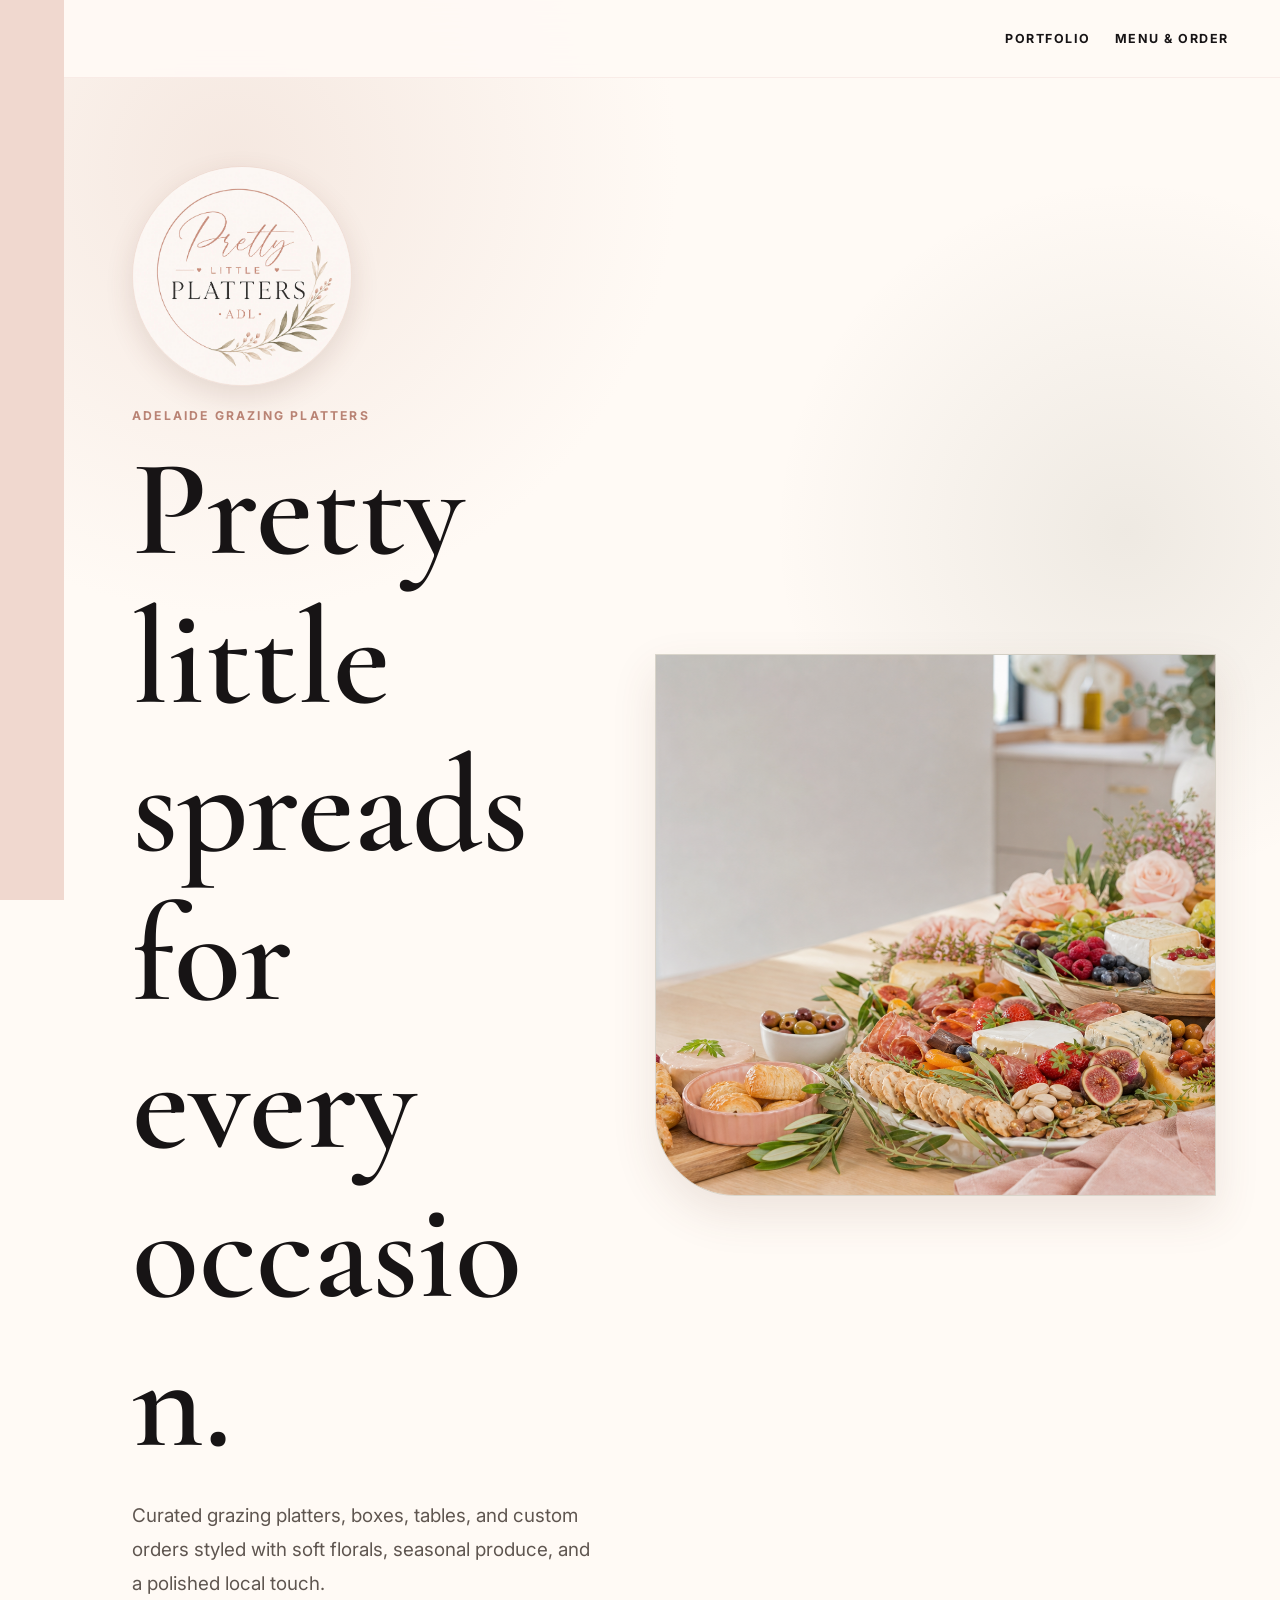
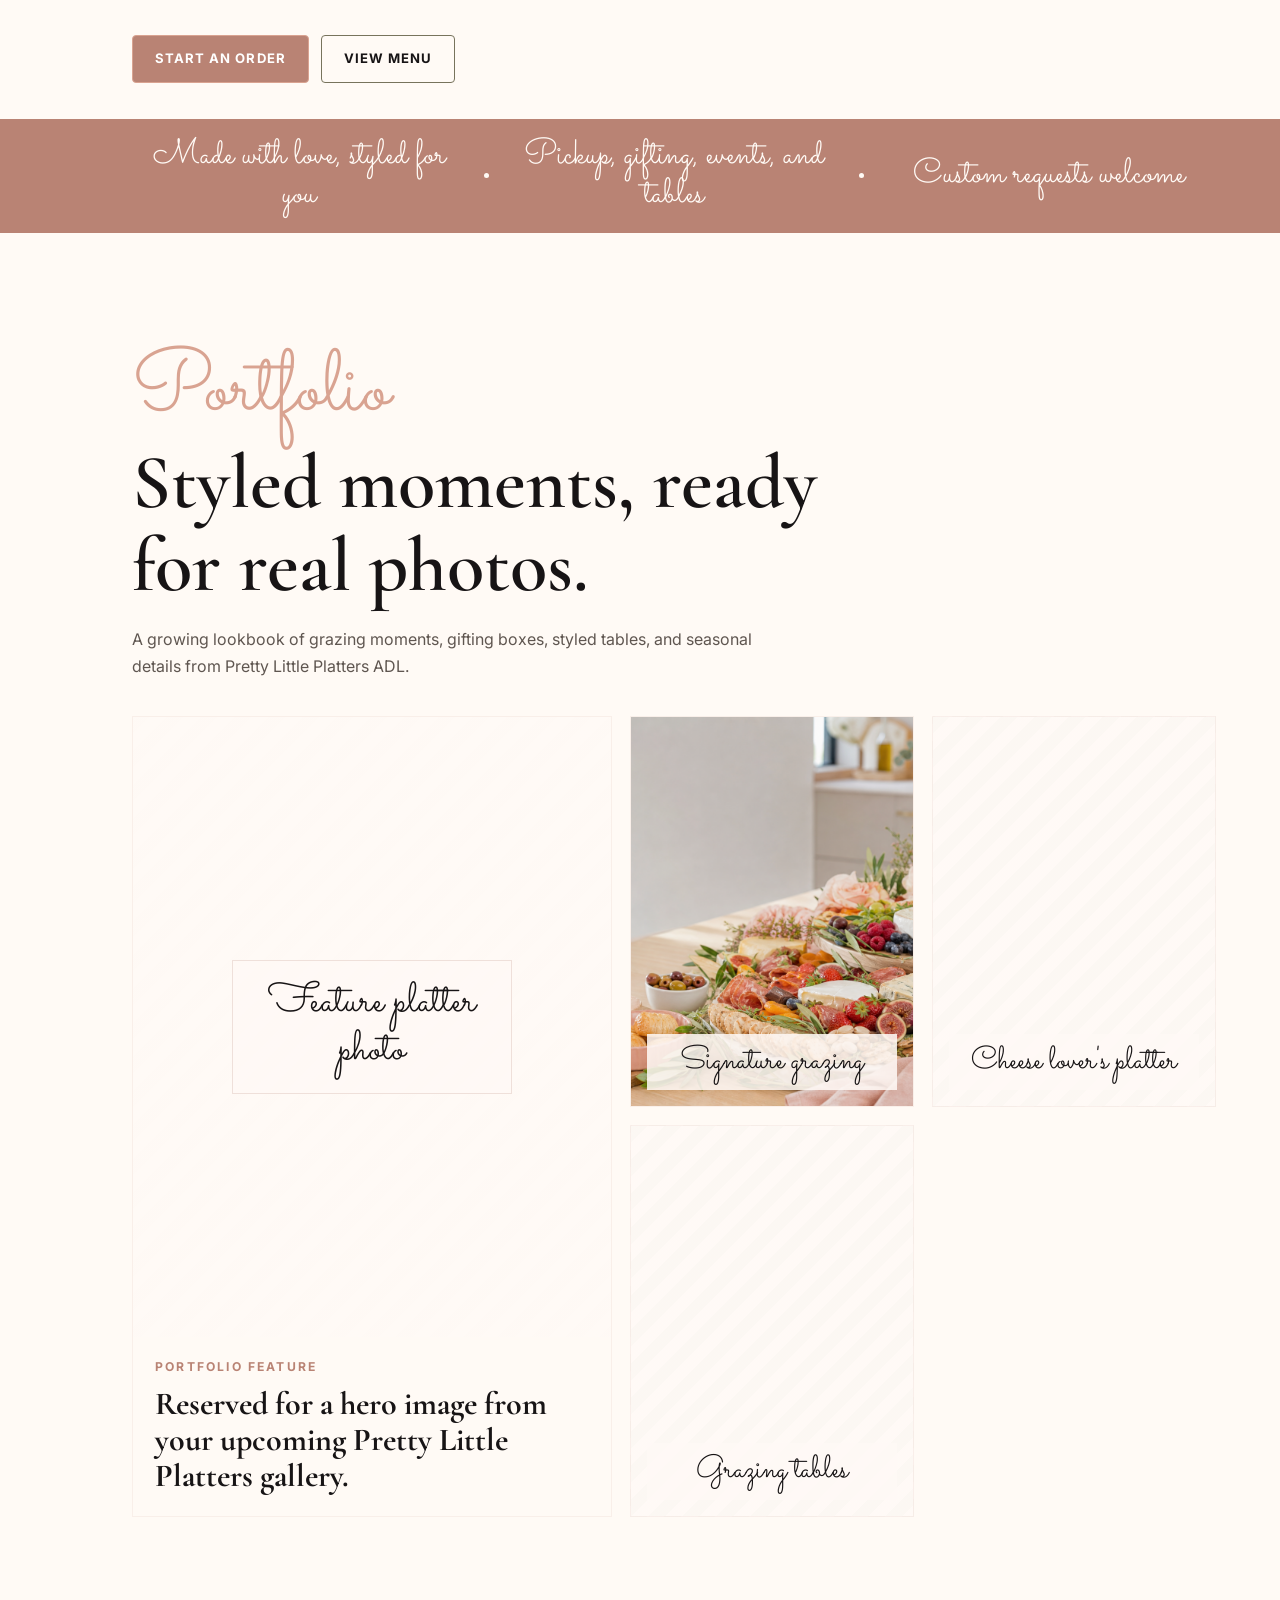
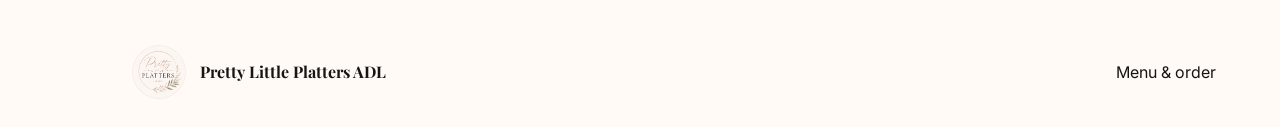
==== index.html @ f5c7d2ef "Initial website commit" ====
<!doctype html>
<html lang="en">
  <head>
    <meta charset="utf-8">
    <meta name="viewport" content="width=device-width, initial-scale=1">
    <title>Pretty Little Platters ADL</title>
    <meta
      name="description"
      content="Pretty Little Platters ADL creates grazing platters, boxes, tables, and custom orders for Adelaide events."
    >
    <link rel="preconnect" href="https://fonts.googleapis.com">
    <link rel="preconnect" href="https://fonts.gstatic.com" crossorigin>
    <link
      href="https://fonts.googleapis.com/css2?family=Cormorant+Garamond:wght@500;600;700&family=Inter:wght@400;500;600;700&family=Playfair+Display:wght@600;700&family=Sacramento&display=swap"
      rel="stylesheet"
    >
    <link rel="stylesheet" href="styles.css?v=3">
  </head>
  <body>
    <header class="site-header" id="top">
      <nav class="nav" aria-label="Main navigation">
        <a href="#portfolio">Portfolio</a>
        <a href="menu.html">Menu & order</a>
      </nav>
    </header>

    <main>
      <section class="hero">
        <div class="hero-copy">
          <img class="hero-logo" src="assets/logo.jpg" alt="Pretty Little Platters ADL logo">
          <p class="eyebrow">Adelaide grazing platters</p>
          <h1>Pretty little spreads for every occasion.</h1>
          <p>
            Curated grazing platters, boxes, tables, and custom orders styled
            with soft florals, seasonal produce, and a polished local touch.
          </p>
          <div class="hero-actions">
            <a class="button primary" href="menu.html#order">Start an order</a>
            <a class="button secondary" href="menu.html#menu">View menu</a>
          </div>
        </div>
        <div class="hero-media" aria-label="Styled grazing platter">
          <img src="assets/hero-platter.png" alt="A styled grazing platter with fruit, cheeses, crackers, and flowers">
        </div>
      </section>

      <section class="intro-band">
        <p>Made with love, styled for you</p>
        <span></span>
        <p>Pickup, gifting, events, and tables</p>
        <span></span>
        <p>Custom requests welcome</p>
      </section>

      <section class="section" id="portfolio">
        <div class="section-heading">
          <p class="script">Portfolio</p>
          <h2>Styled moments, ready for real photos.</h2>
          <p>
            A growing lookbook of grazing moments, gifting boxes, styled tables,
            and seasonal details from Pretty Little Platters ADL.
          </p>
        </div>
        <div class="portfolio-grid">
          <article class="portfolio-feature asset-placeholder">
            <div class="asset-frame">
              <span>Feature platter photo</span>
            </div>
            <div>
              <p class="eyebrow">Portfolio feature</p>
              <h3>Reserved for a hero image from your upcoming Pretty Little Platters gallery.</h3>
            </div>
          </article>
          <article class="photo-slot">
            <img src="assets/hero-platter.png" alt="Signature grazing platter example">
            <span>Signature grazing</span>
          </article>
          <article class="photo-slot muted">
            <span>Cheese lover's platter</span>
          </article>
          <article class="photo-slot muted">
            <span>Grazing tables</span>
          </article>
        </div>
      </section>

    </main>

    <footer class="footer">
      <div>
        <img src="assets/logo.jpg" alt="Pretty Little Platters ADL logo">
        <p>Pretty Little Platters ADL</p>
      </div>
      <address>
        <a href="menu.html">Menu & order</a>
      </address>
    </footer>
  </body>
</html>
---- styles.css ----
:root {
  --ink: #171415;
  --muted: #5f5650;
  --mauve: #d9a391;
  --accent-soft: #f0d8cf;
  --mauve-dark: #171415;
  --rose: hsl(13, 33%, 59%);
  --blush: #f4e6de;
  --ivory: #fffaf5;
  --paper: #fbf2ea;
  --sage: #77735c;
  --line: #efe0da;
  --shadow: 0 18px 45px rgba(107, 63, 48, 0.12);
}

* {
  box-sizing: border-box;
}

html {
  scroll-behavior: smooth;
}

body {
  margin: 0;
  color: var(--ink);
  background:
    radial-gradient(circle at 18% 5%, rgba(244, 230, 222, 0.9), transparent 28rem),
    radial-gradient(circle at 88% 16%, rgba(119, 115, 92, 0.12), transparent 22rem),
    var(--ivory);
  font-family: Inter, Arial, sans-serif;
}

body::before {
  position: fixed;
  top: 0;
  bottom: 0;
  left: 0;
  z-index: 20;
  width: 64px;
  pointer-events: none;
  content: "";
  background: var(--accent-soft);
}

img {
  display: block;
  max-width: 100%;
}

a {
  color: inherit;
}

.site-header {
  position: sticky;
  top: 0;
  z-index: 10;
  display: flex;
  align-items: center;
  justify-content: flex-end;
  gap: 24px;
  min-height: 78px;
  padding: 10px clamp(18px, 4vw, 56px) 10px calc(68px + clamp(18px, 4vw, 56px));
  background: rgba(255, 250, 246, 0.9);
  border-bottom: 1px solid rgba(191, 123, 107, 0.1);
  backdrop-filter: blur(18px);
}

.hero-logo,
.mini-logo,
.footer img {
  border-radius: 50%;
  border: 1px solid rgba(191, 123, 107, 0.12);
}

.hero-logo {
  width: clamp(132px, 22vw, 220px);
  height: clamp(132px, 22vw, 220px);
  margin-bottom: 22px;
  object-fit: cover;
  box-shadow: 0 10px 28px rgba(107, 63, 48, 0.14);
}

.nav {
  display: flex;
  flex-wrap: wrap;
  align-items: center;
  justify-content: flex-end;
  gap: 8px 24px;
  color: var(--mauve-dark);
  font-size: 0.78rem;
  font-weight: 700;
  letter-spacing: 0.12em;
  text-transform: uppercase;
}

.nav a {
  text-decoration: none;
}

.hero {
  display: grid;
  grid-template-columns: minmax(0, 0.9fr) minmax(320px, 1.1fr);
  gap: clamp(28px, 5vw, 72px);
  align-items: center;
  min-height: calc(100vh - 78px);
  padding: clamp(44px, 8vw, 88px) clamp(18px, 5vw, 72px) 36px calc(68px + clamp(18px, 5vw, 72px));
}

.hero-copy {
  max-width: 620px;
}

.eyebrow {
  margin: 0 0 12px;
  color: var(--rose);
  font-size: 0.76rem;
  font-weight: 700;
  letter-spacing: 0.18em;
  text-transform: uppercase;
}

h1,
h2,
h3,
p {
  overflow-wrap: anywhere;
}

h1,
h2,
.menu-title {
  font-family: "Cormorant Garamond", Georgia, serif;
  font-weight: 600;
  line-height: 1.08;
  letter-spacing: 0;
}

h1 {
  margin: 0;
  max-width: 12ch;
  color: var(--mauve-dark);
  font-size: clamp(3.8rem, 11vw, 8.6rem);
}

.hero-copy > p:not(.eyebrow) {
  max-width: 560px;
  margin: 24px 0 0;
  color: var(--muted);
  font-size: clamp(1rem, 1.7vw, 1.18rem);
  line-height: 1.8;
}

.hero-actions {
  display: flex;
  flex-wrap: wrap;
  gap: 12px;
  margin-top: 34px;
}

.button {
  display: inline-flex;
  min-height: 48px;
  align-items: center;
  justify-content: center;
  border: 1px solid var(--mauve);
  border-radius: 4px;
  padding: 0 22px;
  cursor: pointer;
  font: 700 0.82rem/1.2 Inter, sans-serif;
  letter-spacing: 0.08em;
  text-decoration: none;
  text-transform: uppercase;
}

.button.primary {
  color: white;
  background: var(--rose);
}

.button.secondary {
  color: var(--mauve-dark);
  border-color: var(--sage);
  background: rgba(255, 250, 246, 0.76);
}

.hero-media {
  position: relative;
  min-height: 540px;
  overflow: hidden;
  border: 1px solid rgba(119, 115, 92, 0.28);
  border-radius: 0 0 0 80px;
  box-shadow: var(--shadow);
}

.hero-media img {
  width: 100%;
  height: 100%;
  min-height: 540px;
  object-fit: cover;
}

.intro-band {
  display: grid;
  grid-template-columns: 1fr auto 1fr auto 1fr;
  gap: 18px;
  align-items: center;
  padding: 18px clamp(18px, 5vw, 72px) 18px calc(68px + clamp(18px, 5vw, 72px));
  color: var(--ivory);
  background: var(--rose);
}

.intro-band p {
  margin: 0;
  font-family: Sacramento, cursive;
  font-size: clamp(1.4rem, 3vw, 2.2rem);
  line-height: 1.1;
  text-align: center;
}

.intro-band span {
  width: 5px;
  height: 5px;
  border-radius: 999px;
  background: var(--ivory);
}

.section,
.menu-section,
.order-section {
  padding: clamp(58px, 9vw, 110px) clamp(18px, 5vw, 72px) clamp(58px, 9vw, 100px) calc(68px + clamp(18px, 5vw, 72px));
}

.section-heading {
  max-width: 760px;
  margin-bottom: 36px;
}

.section-heading.centered {
  margin-right: auto;
  margin-left: auto;
  text-align: center;
}

.script {
  margin: 0;
  color: var(--mauve);
  font-family: Sacramento, cursive;
  font-size: clamp(2.8rem, 7vw, 5.4rem);
  line-height: 1.15;
}

h2 {
  margin: 0;
  color: var(--mauve-dark);
  font-size: clamp(2.4rem, 6vw, 5.4rem);
  line-height: 1.08;
}

.section-heading p:not(.script) {
  max-width: 650px;
  margin-top: 18px;
  color: var(--muted);
  line-height: 1.7;
}

.portfolio-grid {
  display: grid;
  grid-template-columns: 1.35fr 0.8fr 0.8fr;
  gap: 18px;
}

.portfolio-feature,
.photo-slot,
.menu-card,
.extras article,
.order-form {
  border: 1px solid rgba(191, 123, 107, 0.09);
  background: rgba(255, 250, 246, 0.8);
}

.portfolio-feature {
  grid-row: span 2;
  overflow: hidden;
}

.portfolio-feature img {
  width: 100%;
  height: 620px;
  object-fit: cover;
  object-position: top center;
}

.asset-frame {
  display: grid;
  min-height: 620px;
  place-items: center;
  background:
    linear-gradient(rgba(255, 250, 246, 0.9), rgba(255, 250, 246, 0.9)),
    repeating-linear-gradient(135deg, rgba(191, 123, 107, 0.06), rgba(191, 123, 107, 0.06) 12px, transparent 12px, transparent 24px);
}

.asset-frame span {
  width: min(280px, calc(100% - 40px));
  border: 1px solid var(--line);
  padding: 18px;
  color: var(--mauve-dark);
  background: rgba(255, 250, 246, 0.86);
  font-family: Sacramento, cursive;
  font-size: 2.6rem;
  line-height: 1.15;
  text-align: center;
}

.portfolio-feature div {
  padding: 22px;
}

.portfolio-feature h3 {
  margin: 0;
  color: var(--mauve-dark);
  font-family: "Cormorant Garamond", Georgia, serif;
  font-size: 2rem;
  line-height: 1.12;
}

.photo-slot {
  position: relative;
  min-height: 300px;
  overflow: hidden;
}

.photo-slot img {
  width: 100%;
  height: 100%;
  object-fit: cover;
}

.photo-slot span {
  position: absolute;
  right: 16px;
  bottom: 16px;
  left: 16px;
  padding: 10px 12px;
  color: var(--mauve-dark);
  background: rgba(255, 250, 246, 0.86);
  font-family: Sacramento, cursive;
  font-size: 2rem;
  line-height: 1.15;
  text-align: center;
}

.photo-slot.muted {
  display: grid;
  place-items: center;
  background:
    linear-gradient(rgba(255, 250, 246, 0.88), rgba(255, 250, 246, 0.88)),
    repeating-linear-gradient(135deg, rgba(119, 115, 92, 0.16), rgba(119, 115, 92, 0.16) 12px, transparent 12px, transparent 24px);
}

.mini-logo {
  width: 112px;
  height: 112px;
  margin: 0 auto 16px;
  object-fit: cover;
}

.menu-section {
  background: var(--paper);
}

.menu-page {
  padding-top: clamp(38px, 6vw, 72px);
}

.menu-page-heading {
  display: grid;
  grid-template-columns: minmax(0, 1fr) auto;
  gap: 12px clamp(20px, 4vw, 48px);
  align-items: end;
  max-width: 1120px;
  margin: 0 auto 34px;
}

.menu-page-heading .script {
  grid-column: 1 / -1;
  margin-bottom: -8px;
}

.menu-page-heading h1 {
  max-width: 720px;
  margin: 0;
  color: var(--ink);
  font-size: clamp(2.4rem, 5vw, 4.8rem);
  line-height: 1.08;
}

.menu-page-heading p:not(.script) {
  grid-column: 1;
  max-width: 650px;
  margin: 0;
  color: var(--muted);
  line-height: 1.65;
}

.menu-page-heading .button {
  grid-column: 2;
  grid-row: 2 / span 2;
  align-self: end;
}

.menu-grid {
  display: grid;
  grid-template-columns: repeat(3, minmax(0, 1fr));
  gap: 18px;
}

.menu-card {
  display: grid;
  grid-template-rows: auto auto 1fr auto;
  gap: 18px;
  min-height: 338px;
  padding: 26px;
  box-shadow: 0 12px 32px rgba(107, 63, 48, 0.07);
}

.menu-icon {
  display: grid;
  width: 70px;
  height: 70px;
  place-items: center;
  border-radius: 50%;
  border: 1px solid var(--line);
  color: var(--rose);
  background: rgba(255, 250, 245, 0.82);
  font-family: "Playfair Display", Georgia, serif;
  font-size: 1rem;
  font-weight: 700;
  letter-spacing: 0.08em;
}

.menu-title {
  margin: 0;
  color: var(--mauve-dark);
  font-size: clamp(2.45rem, 4vw, 3rem);
  line-height: 1.15;
}

.menu-title span {
  display: block;
  margin-top: 10px;
  color: var(--ink);
  font-family: "Playfair Display", Georgia, serif;
  font-size: 1.05rem;
  letter-spacing: 0.07em;
  text-transform: uppercase;
}

.menu-card p {
  margin: 0;
  color: var(--muted);
  line-height: 1.72;
}

dl {
  margin: 0;
}

dl div {
  display: flex;
  justify-content: space-between;
  gap: 18px;
  padding: 6px 0;
}

dt,
dd {
  margin: 0;
}

dt {
  color: var(--ink);
  font-weight: 600;
}

dd {
  color: var(--ink);
  font-weight: 700;
  white-space: nowrap;
}

.size-actions {
  display: grid;
  gap: 9px;
  margin-top: 12px;
}

.size-actions button {
  display: flex;
  align-items: center;
  justify-content: space-between;
  gap: 16px;
  min-height: 46px;
  border: 1px solid var(--line);
  border-radius: 4px;
  padding: 11px 13px;
  color: var(--mauve-dark);
  background: white;
  cursor: pointer;
  font: 700 0.84rem/1.25 Inter, sans-serif;
  text-align: left;
}

.size-actions button span {
  min-width: 0;
}

.size-actions button strong {
  flex: 0 0 auto;
}

.size-actions button:hover {
  border-color: var(--rose);
  background: #fff7f1;
}

.size-actions button.is-selected {
  border-color: var(--rose);
  color: var(--ink);
  background: var(--blush);
  box-shadow: inset 0 0 0 1px rgba(185, 130, 115, 0.28);
}

.size-actions button.is-selected strong::after {
  content: " selected";
  color: var(--rose);
  font-size: 0.72rem;
  font-weight: 800;
  text-transform: uppercase;
}

.extras {
  display: grid;
  grid-template-columns: repeat(3, minmax(0, 1fr));
  gap: 18px;
  margin-top: 28px;
}

.extras article {
  padding: 24px;
  background: rgba(255, 250, 245, 0.72);
}

.extras h3,
.cart h3 {
  margin: 0 0 10px;
  color: var(--mauve-dark);
  font-family: "Playfair Display", Georgia, serif;
  font-size: 1.15rem;
  line-height: 1.25;
  letter-spacing: 0.07em;
  text-transform: uppercase;
}

.extras p {
  min-height: 52px;
  margin: 0 0 18px;
  color: var(--muted);
  line-height: 1.68;
}

.order-section {
  display: grid;
  grid-template-columns: minmax(0, 0.9fr) minmax(320px, 1fr);
  gap: clamp(28px, 5vw, 70px);
  align-items: start;
  padding-top: clamp(46px, 7vw, 84px);
  background: linear-gradient(180deg, var(--ivory), var(--blush));
}

.order-copy p:not(.script) {
  color: var(--muted);
  line-height: 1.72;
}

.booking-notes {
  display: grid;
  gap: 10px;
  margin-top: 28px;
}

.booking-notes p {
  margin: 0;
  border-left: 3px solid var(--accent-soft);
  padding: 11px 13px;
  background: rgba(255, 250, 246, 0.72);
}

.order-form {
  display: grid;
  gap: 16px;
  padding: clamp(20px, 4vw, 34px);
  box-shadow: var(--shadow);
}

label {
  display: grid;
  gap: 7px;
  color: var(--mauve-dark);
  font-size: 0.78rem;
  line-height: 1.25;
  font-weight: 800;
  letter-spacing: 0.08em;
  text-transform: uppercase;
}

input,
textarea {
  width: 100%;
  border: 1px solid var(--line);
  border-radius: 4px;
  padding: 12px 13px;
  color: var(--ink);
  background: white;
  font: 500 1rem/1.5 Inter, sans-serif;
}

textarea {
  resize: vertical;
}

.cart {
  border: 1px solid var(--line);
  padding: 16px;
  background: rgba(255, 250, 246, 0.76);
}

.cart-items {
  color: var(--muted);
  line-height: 1.7;
}

.cart-row {
  display: flex;
  align-items: center;
  justify-content: space-between;
  gap: 12px;
  border-bottom: 1px solid rgba(191, 123, 107, 0.08);
  padding: 8px 0;
}

.cart-row button {
  border: 0;
  border-radius: 50%;
  width: 28px;
  height: 28px;
  color: white;
  background: var(--rose);
  cursor: pointer;
}

.cart-total {
  margin: 14px 0 0;
  color: var(--mauve-dark);
  font-weight: 800;
}

.form-status {
  min-height: 20px;
  margin: 0;
  color: var(--mauve-dark);
  font-weight: 700;
}

.footer {
  display: flex;
  align-items: center;
  justify-content: space-between;
  gap: 24px;
  padding: 28px clamp(18px, 5vw, 72px) 28px calc(68px + clamp(18px, 5vw, 72px));
  color: var(--mauve-dark);
  background: var(--ivory);
}

.footer > div {
  display: flex;
  align-items: center;
  gap: 14px;
  font-family: "Playfair Display", Georgia, serif;
  font-weight: 700;
}

.footer img {
  width: 54px;
  height: 54px;
  object-fit: cover;
}

address {
  display: flex;
  flex-wrap: wrap;
  justify-content: flex-end;
  gap: 12px 22px;
  font-style: normal;
}

address a {
  text-decoration: none;
}

@media (max-width: 980px) {
  body::before {
    width: 18px;
  }

  .site-header,
  .hero,
  .intro-band,
  .section,
  .menu-section,
  .order-section,
  .footer {
    padding-left: calc(18px + clamp(18px, 4vw, 34px));
  }

  .site-header,
  .hero,
  .order-section {
    grid-template-columns: 1fr;
  }

  .menu-page-heading {
    grid-template-columns: 1fr;
  }

  .menu-page-heading .button {
    grid-column: 1;
    grid-row: auto;
    justify-self: start;
  }

  .site-header {
    align-items: flex-start;
    flex-direction: column;
  }

  .hero {
    min-height: auto;
  }

  .hero-media,
  .hero-media img {
    min-height: 360px;
  }

  .portfolio-grid,
  .menu-grid,
  .extras {
    grid-template-columns: 1fr 1fr;
  }

  .portfolio-feature {
    grid-column: span 2;
  }
}

@media (max-width: 680px) {
  .nav {
    width: 100%;
    justify-content: flex-start;
    gap: 8px 14px;
    font-size: 0.72rem;
  }

  h1 {
    max-width: 9ch;
    font-size: clamp(3.4rem, 16vw, 5.6rem);
    line-height: 1.05;
  }

  h2 {
    font-size: clamp(2.25rem, 13vw, 4.4rem);
  }

  .script {
    font-size: clamp(2.7rem, 15vw, 4.6rem);
  }

  .menu-title {
    font-size: clamp(2.3rem, 13vw, 3rem);
  }

  .size-actions button,
  dl div {
    align-items: flex-start;
    flex-direction: column;
    gap: 4px;
  }

  .size-actions button strong,
  dd {
    white-space: normal;
  }

  .intro-band,
  .portfolio-grid,
  .menu-grid,
  .extras {
    grid-template-columns: 1fr;
  }

  .intro-band span {
    display: none;
  }

  .portfolio-feature {
    grid-column: auto;
  }

  .portfolio-feature img,
  .asset-frame {
    height: 440px;
    min-height: 440px;
  }

  .footer,
  address {
    align-items: flex-start;
    flex-direction: column;
  }
}
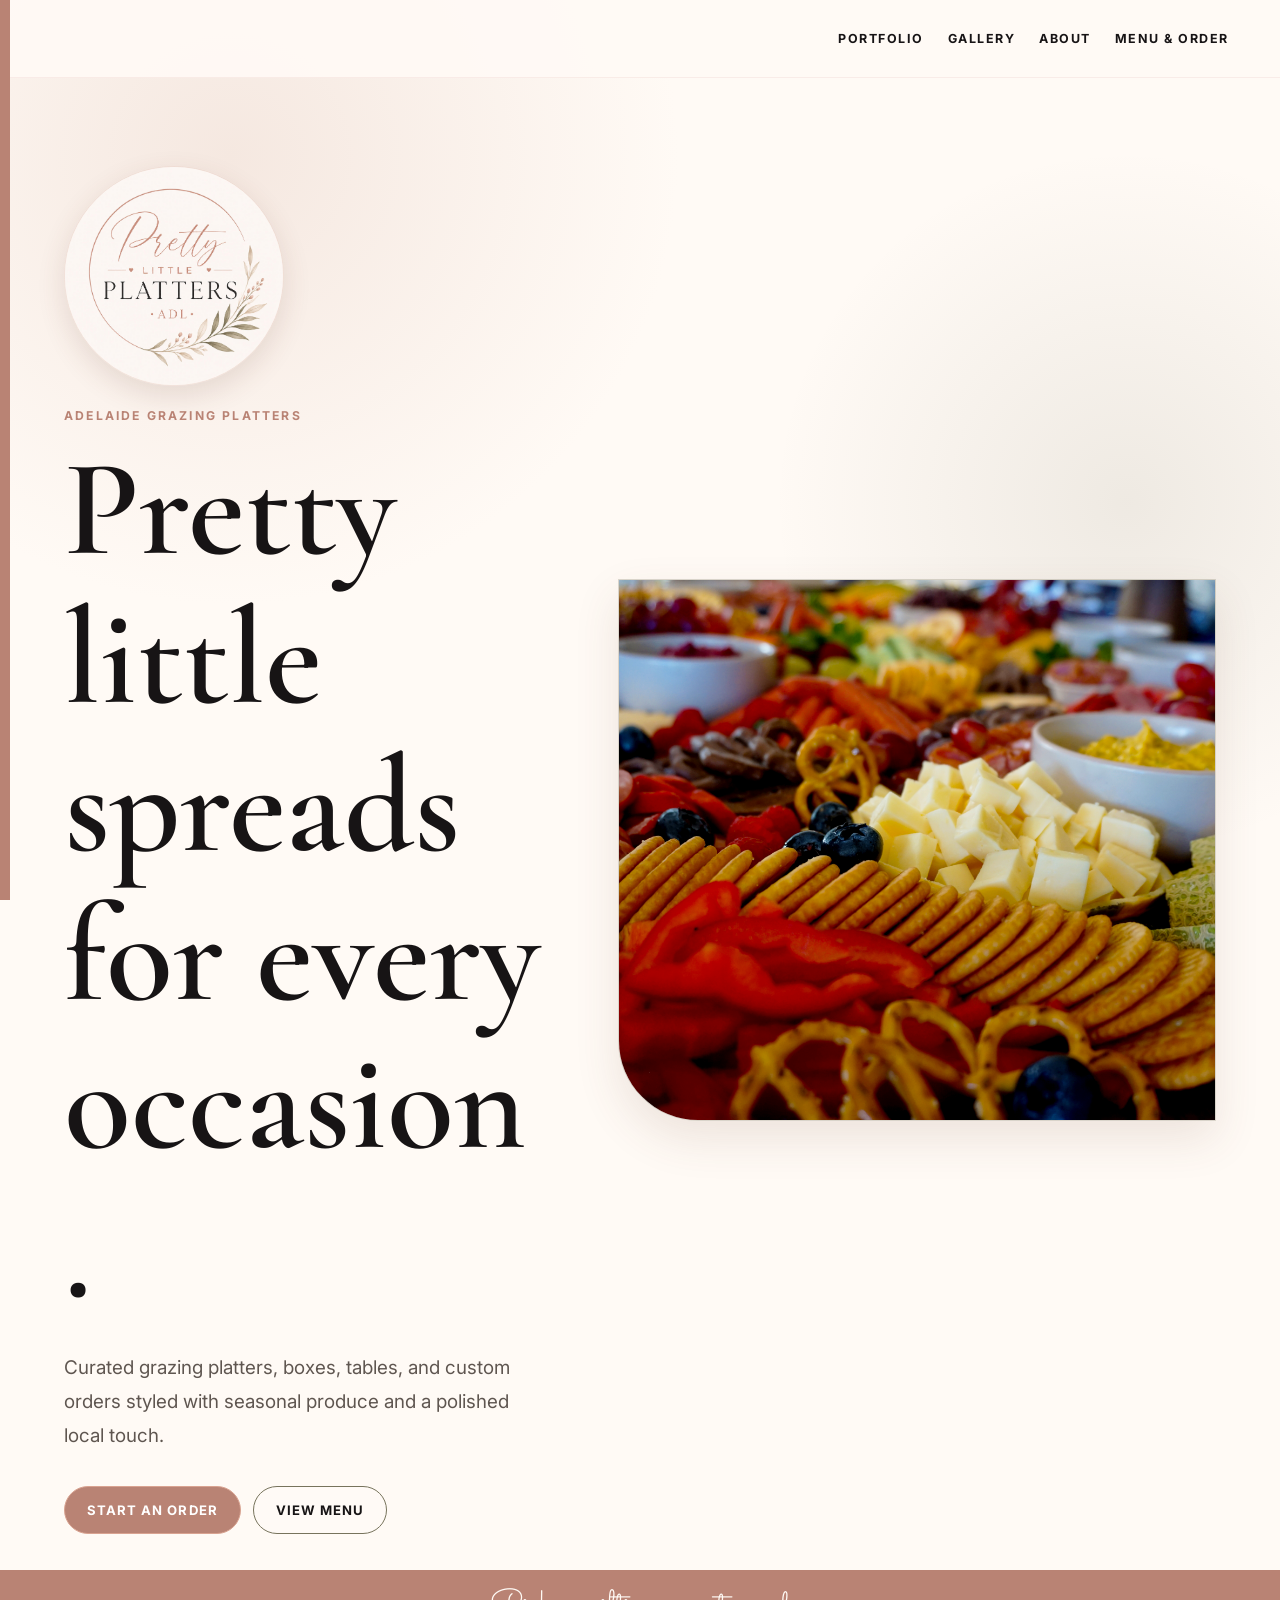
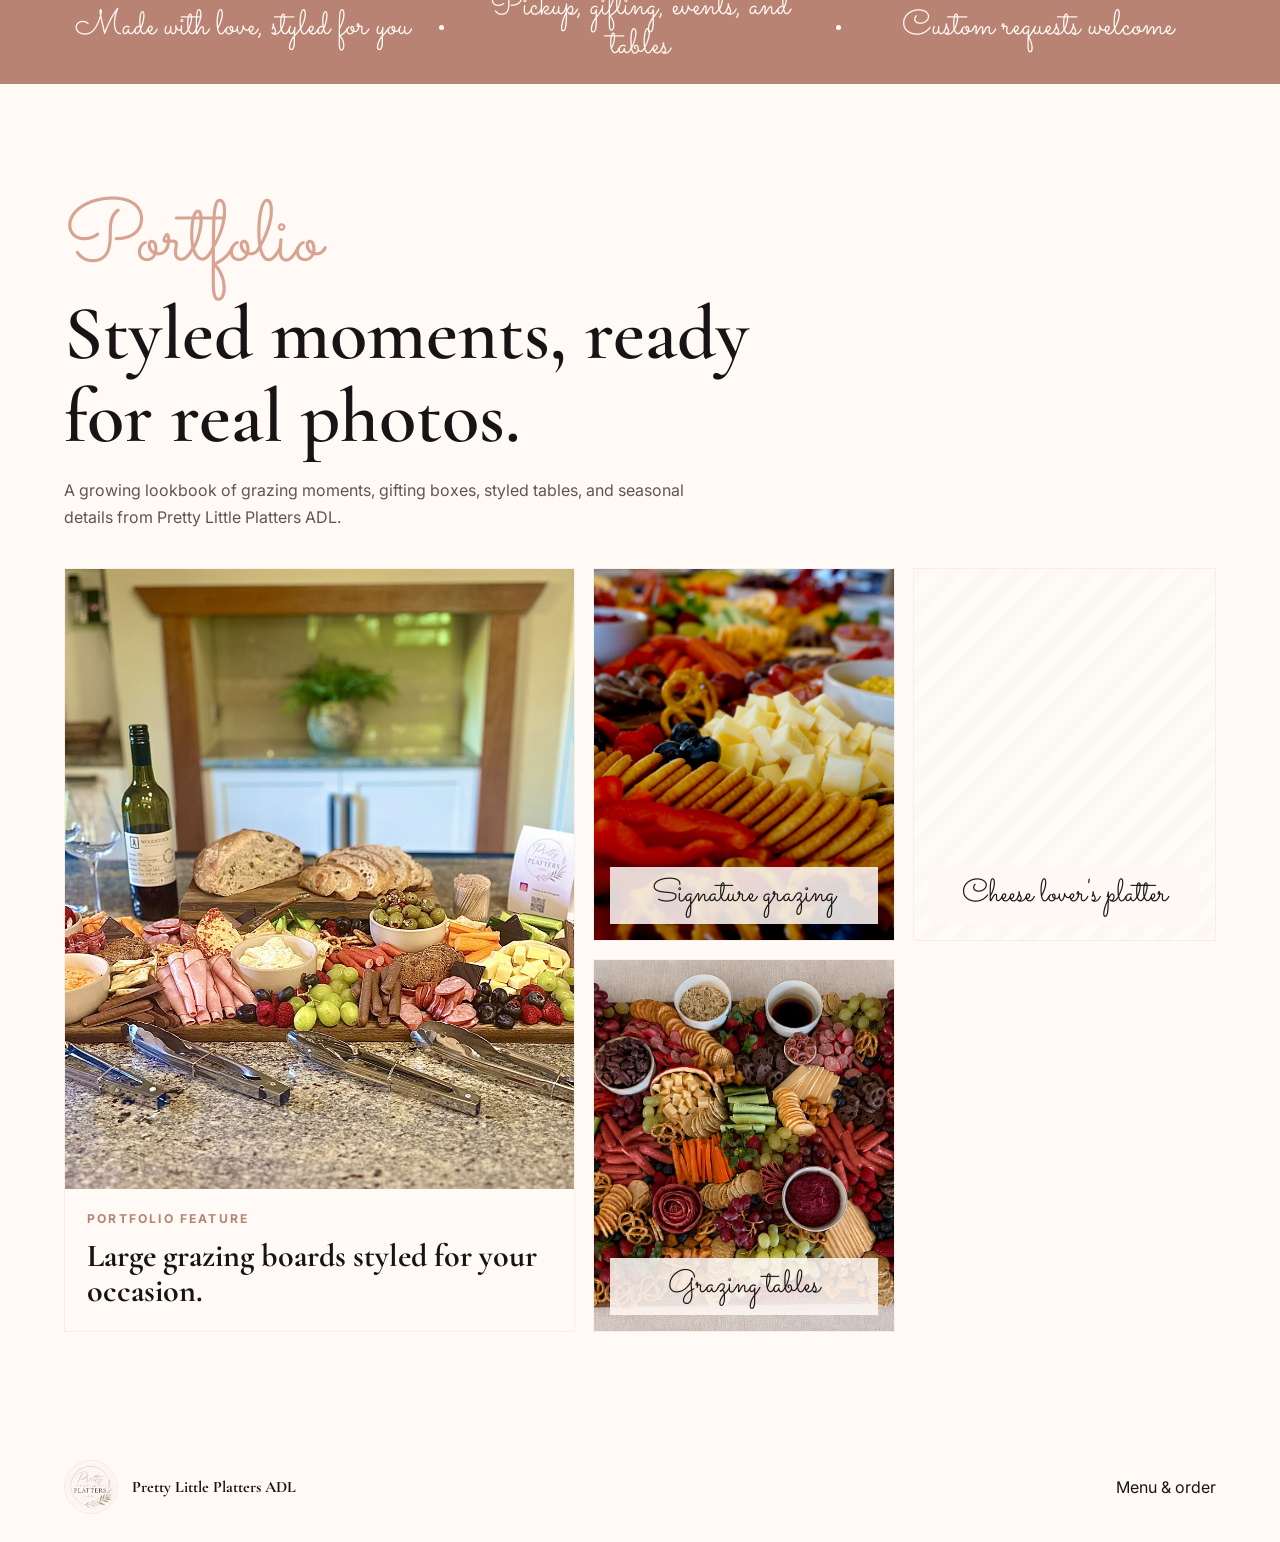
==== commit 0084f77d: "Add Gallery and About pages, visual refresh, and new assets - Add gallery.html with full-bleed cross" ====
--- a/index.html
+++ b/index.html
@@ -11,15 +11,17 @@
     <link rel="preconnect" href="https://fonts.googleapis.com">
     <link rel="preconnect" href="https://fonts.gstatic.com" crossorigin>
     <link
-      href="https://fonts.googleapis.com/css2?family=Cormorant+Garamond:wght@500;600;700&family=Inter:wght@400;500;600;700&family=Playfair+Display:wght@600;700&family=Sacramento&display=swap"
+      href="https://fonts.googleapis.com/css2?family=Cormorant+Garamond:wght@500;600;700&family=Inter:wght@400;500;600;700&family=Sacramento&display=swap"
       rel="stylesheet"
     >
-    <link rel="stylesheet" href="styles.css?v=3">
+    <link rel="stylesheet" href="styles.css?v=7">
   </head>
   <body>
     <header class="site-header" id="top">
       <nav class="nav" aria-label="Main navigation">
         <a href="#portfolio">Portfolio</a>
+        <a href="gallery.html">Gallery</a>
+        <a href="about.html">About</a>
         <a href="menu.html">Menu & order</a>
       </nav>
     </header>
@@ -32,7 +34,7 @@
           <h1>Pretty little spreads for every occasion.</h1>
           <p>
             Curated grazing platters, boxes, tables, and custom orders styled
-            with soft florals, seasonal produce, and a polished local touch.
+            with seasonal produce and a polished local touch.
           </p>
           <div class="hero-actions">
             <a class="button primary" href="menu.html#order">Start an order</a>
@@ -40,7 +42,7 @@
           </div>
         </div>
         <div class="hero-media" aria-label="Styled grazing platter">
-          <img src="assets/hero-platter.png" alt="A styled grazing platter with fruit, cheeses, crackers, and flowers">
+          <img src="assets/HOMEPAGE IMAGE.jpg" alt="A styled grazing platter with fruit, cheeses, crackers, and flowers">
         </div>
       </section>
 
@@ -62,23 +64,22 @@
           </p>
         </div>
         <div class="portfolio-grid">
-          <article class="portfolio-feature asset-placeholder">
-            <div class="asset-frame">
-              <span>Feature platter photo</span>
-            </div>
+          <article class="portfolio-feature">
+            <img src="assets/Feature Image.jpg" alt="Featured grazing platter by Pretty Little Platters ADL">
             <div>
               <p class="eyebrow">Portfolio feature</p>
-              <h3>Reserved for a hero image from your upcoming Pretty Little Platters gallery.</h3>
+              <h3>Large grazing boards styled for your occasion.</h3>
             </div>
           </article>
           <article class="photo-slot">
-            <img src="assets/hero-platter.png" alt="Signature grazing platter example">
+            <img src="assets/HOMEPAGE IMAGE.jpg" alt="Signature grazing platter example">
             <span>Signature grazing</span>
           </article>
           <article class="photo-slot muted">
             <span>Cheese lover's platter</span>
           </article>
-          <article class="photo-slot muted">
+          <article class="photo-slot">
+            <img src="assets/Grazing table.png" alt="Birds eye view of a large grazing table">
             <span>Grazing tables</span>
           </article>
         </div>
@@ -95,5 +96,6 @@
         <a href="menu.html">Menu & order</a>
       </address>
     </footer>
+    <script src="transitions.js"></script>
   </body>
 </html>
--- a/styles.css
+++ b/styles.css
@@ -21,6 +21,21 @@
   scroll-behavior: smooth;
 }
 
+@keyframes page-in {
+  from { opacity: 0; }
+  to   { opacity: 1; }
+}
+
+@keyframes page-out {
+  from { opacity: 1; }
+  to   { opacity: 0; }
+}
+
+body.is-leaving {
+  animation: page-out 0.25s ease forwards;
+  pointer-events: none;
+}
+
 body {
   margin: 0;
   color: var(--ink);
@@ -29,6 +44,7 @@
     radial-gradient(circle at 88% 16%, rgba(119, 115, 92, 0.12), transparent 22rem),
     var(--ivory);
   font-family: Inter, Arial, sans-serif;
+  animation: page-in 0.25s ease forwards;
 }
 
 body::before {
@@ -37,10 +53,10 @@
   bottom: 0;
   left: 0;
   z-index: 20;
-  width: 64px;
+  width: 10px;
   pointer-events: none;
   content: "";
-  background: var(--accent-soft);
+  background: var(--rose);
 }
 
 img {
@@ -61,7 +77,7 @@
   justify-content: flex-end;
   gap: 24px;
   min-height: 78px;
-  padding: 10px clamp(18px, 4vw, 56px) 10px calc(68px + clamp(18px, 4vw, 56px));
+  padding: 10px clamp(18px, 4vw, 56px) 10px clamp(32px, 4vw, 56px);
   background: rgba(255, 250, 246, 0.9);
   border-bottom: 1px solid rgba(191, 123, 107, 0.1);
   backdrop-filter: blur(18px);
@@ -97,6 +113,11 @@
 
 .nav a {
   text-decoration: none;
+  transition: color 0.18s;
+}
+
+.nav a:hover {
+  color: var(--rose);
 }
 
 .hero {
@@ -105,7 +126,7 @@
   gap: clamp(28px, 5vw, 72px);
   align-items: center;
   min-height: calc(100vh - 78px);
-  padding: clamp(44px, 8vw, 88px) clamp(18px, 5vw, 72px) 36px calc(68px + clamp(18px, 5vw, 72px));
+  padding: clamp(44px, 8vw, 88px) clamp(18px, 5vw, 72px) 36px clamp(32px, 5vw, 72px);
 }
 
 .hero-copy {
@@ -165,13 +186,14 @@
   align-items: center;
   justify-content: center;
   border: 1px solid var(--mauve);
-  border-radius: 4px;
+  border-radius: 50px;
   padding: 0 22px;
   cursor: pointer;
   font: 700 0.82rem/1.2 Inter, sans-serif;
   letter-spacing: 0.08em;
   text-decoration: none;
   text-transform: uppercase;
+  transition: background 0.18s, border-color 0.18s, color 0.18s, box-shadow 0.18s;
 }
 
 .button.primary {
@@ -183,6 +205,16 @@
   color: var(--mauve-dark);
   border-color: var(--sage);
   background: rgba(255, 250, 246, 0.76);
+}
+
+.button.primary:hover {
+  background: var(--mauve);
+  border-color: var(--mauve);
+}
+
+.button.secondary:hover {
+  border-color: var(--rose);
+  background: var(--blush);
 }
 
 .hero-media {
@@ -206,7 +238,7 @@
   grid-template-columns: 1fr auto 1fr auto 1fr;
   gap: 18px;
   align-items: center;
-  padding: 18px clamp(18px, 5vw, 72px) 18px calc(68px + clamp(18px, 5vw, 72px));
+  padding: 18px clamp(18px, 5vw, 72px) 18px clamp(32px, 5vw, 72px);
   color: var(--ivory);
   background: var(--rose);
 }
@@ -229,7 +261,7 @@
 .section,
 .menu-section,
 .order-section {
-  padding: clamp(58px, 9vw, 110px) clamp(18px, 5vw, 72px) clamp(58px, 9vw, 100px) calc(68px + clamp(18px, 5vw, 72px));
+  padding: clamp(58px, 9vw, 110px) clamp(18px, 5vw, 72px) clamp(58px, 9vw, 100px) clamp(32px, 5vw, 72px);
 }
 
 .section-heading {
@@ -434,7 +466,7 @@
   border: 1px solid var(--line);
   color: var(--rose);
   background: rgba(255, 250, 245, 0.82);
-  font-family: "Playfair Display", Georgia, serif;
+  font-family: "Cormorant Garamond", Georgia, serif;
   font-size: 1rem;
   font-weight: 700;
   letter-spacing: 0.08em;
@@ -451,7 +483,7 @@
   display: block;
   margin-top: 10px;
   color: var(--ink);
-  font-family: "Playfair Display", Georgia, serif;
+  font-family: "Cormorant Garamond", Georgia, serif;
   font-size: 1.05rem;
   letter-spacing: 0.07em;
   text-transform: uppercase;
@@ -503,13 +535,14 @@
   gap: 16px;
   min-height: 46px;
   border: 1px solid var(--line);
-  border-radius: 4px;
+  border-radius: 50px;
   padding: 11px 13px;
   color: var(--mauve-dark);
   background: white;
   cursor: pointer;
   font: 700 0.84rem/1.25 Inter, sans-serif;
   text-align: left;
+  transition: border-color 0.18s, background 0.18s, box-shadow 0.18s;
 }
 
 .size-actions button span {
@@ -533,11 +566,11 @@
 }
 
 .size-actions button.is-selected strong::after {
-  content: " selected";
+  content: " ✓";
   color: var(--rose);
-  font-size: 0.72rem;
+  font-size: 0.9rem;
   font-weight: 800;
-  text-transform: uppercase;
+  line-height: 1;
 }
 
 .extras {
@@ -556,7 +589,7 @@
 .cart h3 {
   margin: 0 0 10px;
   color: var(--mauve-dark);
-  font-family: "Playfair Display", Georgia, serif;
+  font-family: "Cormorant Garamond", Georgia, serif;
   font-size: 1.15rem;
   line-height: 1.25;
   letter-spacing: 0.07em;
@@ -619,7 +652,7 @@
 textarea {
   width: 100%;
   border: 1px solid var(--line);
-  border-radius: 4px;
+  border-radius: 2px;
   padding: 12px 13px;
   color: var(--ink);
   background: white;
@@ -630,6 +663,13 @@
   resize: vertical;
 }
 
+input:focus,
+textarea:focus {
+  outline: 2px solid var(--rose);
+  outline-offset: -1px;
+  border-color: var(--rose);
+}
+
 .cart {
   border: 1px solid var(--line);
   padding: 16px;
@@ -642,15 +682,41 @@
 }
 
 .cart-row {
-  display: flex;
+  display: grid;
+  grid-template-columns: minmax(0, 1fr) auto auto auto;
   align-items: center;
-  justify-content: space-between;
   gap: 12px;
   border-bottom: 1px solid rgba(191, 123, 107, 0.08);
   padding: 8px 0;
 }
 
-.cart-row button {
+.cart-item-summary {
+  display: grid;
+  gap: 2px;
+}
+
+.cart-item-summary strong {
+  color: var(--mauve-dark);
+  font-size: 0.78rem;
+}
+
+.quantity-control {
+  display: inline-flex;
+  align-items: center;
+  gap: 8px;
+}
+
+.quantity-control span {
+  min-width: 44px;
+  color: var(--mauve-dark);
+  font-size: 0.78rem;
+  font-weight: 800;
+  text-align: center;
+  text-transform: uppercase;
+}
+
+.quantity-control button,
+.cart-remove {
   border: 0;
   border-radius: 50%;
   width: 28px;
@@ -660,6 +726,12 @@
   cursor: pointer;
 }
 
+.quantity-control button {
+  color: var(--mauve-dark);
+  background: var(--accent-soft);
+  font-weight: 800;
+}
+
 .cart-total {
   margin: 14px 0 0;
   color: var(--mauve-dark);
@@ -678,7 +750,7 @@
   align-items: center;
   justify-content: space-between;
   gap: 24px;
-  padding: 28px clamp(18px, 5vw, 72px) 28px calc(68px + clamp(18px, 5vw, 72px));
+  padding: 28px clamp(18px, 5vw, 72px) 28px clamp(32px, 5vw, 72px);
   color: var(--mauve-dark);
   background: var(--ivory);
 }
@@ -687,7 +759,7 @@
   display: flex;
   align-items: center;
   gap: 14px;
-  font-family: "Playfair Display", Georgia, serif;
+  font-family: "Cormorant Garamond", Georgia, serif;
   font-weight: 700;
 }
 
@@ -709,21 +781,202 @@
   text-decoration: none;
 }
 
+.slideshow {
+  position: relative;
+  height: clamp(420px, 78vh, 740px);
+  overflow: hidden;
+  background: var(--ink);
+}
+
+.slide {
+  position: absolute;
+  inset: 0;
+  opacity: 0;
+  transition: opacity 0.9s ease;
+}
+
+.slide.is-active {
+  opacity: 1;
+}
+
+.slide img {
+  width: 100%;
+  height: 100%;
+  object-fit: cover;
+}
+
+.slide-caption {
+  position: absolute;
+  bottom: 72px;
+  left: clamp(32px, 5vw, 72px);
+  margin: 0;
+  color: white;
+  font-family: "Cormorant Garamond", Georgia, serif;
+  font-size: clamp(2rem, 5vw, 3.6rem);
+  font-weight: 600;
+  line-height: 1.1;
+  text-shadow: 0 2px 16px rgba(0, 0, 0, 0.35);
+  opacity: 0;
+  transform: translateY(10px);
+  transition: opacity 0.6s ease 0.4s, transform 0.6s ease 0.4s;
+}
+
+.slide.is-active .slide-caption {
+  opacity: 1;
+  transform: translateY(0);
+}
+
+.slideshow-btn {
+  position: absolute;
+  top: 50%;
+  transform: translateY(-50%);
+  z-index: 2;
+  display: grid;
+  place-items: center;
+  width: 52px;
+  height: 52px;
+  border: 1px solid rgba(255, 255, 255, 0.35);
+  border-radius: 50%;
+  color: white;
+  background: rgba(255, 255, 255, 0.12);
+  backdrop-filter: blur(10px);
+  cursor: pointer;
+  font-size: 1.6rem;
+  line-height: 1;
+  transition: background 0.18s;
+}
+
+.slideshow-btn:hover {
+  background: rgba(255, 255, 255, 0.28);
+}
+
+.slideshow-prev { left: clamp(16px, 3vw, 40px); }
+.slideshow-next { right: clamp(16px, 3vw, 40px); }
+
+.slideshow-dots {
+  position: absolute;
+  bottom: 28px;
+  left: 50%;
+  transform: translateX(-50%);
+  z-index: 2;
+  display: flex;
+  gap: 10px;
+}
+
+.dot {
+  width: 7px;
+  height: 7px;
+  border: 0;
+  border-radius: 50%;
+  padding: 0;
+  background: rgba(255, 255, 255, 0.4);
+  cursor: pointer;
+  transition: background 0.18s, transform 0.18s;
+}
+
+.dot.is-active {
+  background: white;
+  transform: scale(1.4);
+}
+
+.gallery-cta {
+  display: flex;
+  flex-wrap: wrap;
+  gap: 12px;
+  margin-top: 48px;
+}
+
+.about-hero {
+  display: grid;
+  grid-template-columns: minmax(0, 0.9fr) minmax(320px, 1.1fr);
+  gap: clamp(28px, 5vw, 72px);
+  align-items: center;
+  min-height: calc(100vh - 78px);
+}
+
+.about-intro {
+  max-width: 620px;
+}
+
+.about-pillars {
+  display: grid;
+  grid-template-columns: repeat(3, minmax(0, 1fr));
+  gap: 18px;
+  margin-top: 48px;
+}
+
+.about-pillar {
+  border: 1px solid rgba(191, 123, 107, 0.09);
+  background: rgba(255, 250, 246, 0.8);
+  padding: 32px 28px;
+}
+
+.about-pillar .script {
+  font-size: clamp(2rem, 4vw, 3rem);
+  margin-bottom: 8px;
+}
+
+.about-pillar h3 {
+  margin: 0 0 12px;
+  color: var(--mauve-dark);
+  font-family: "Cormorant Garamond", Georgia, serif;
+  font-size: 1.5rem;
+  font-weight: 600;
+  line-height: 1.2;
+}
+
+.about-pillar p {
+  margin: 0;
+  color: var(--muted);
+  line-height: 1.72;
+}
+
+.about-story {
+  background: var(--paper);
+}
+
+.story-layout {
+  display: grid;
+  grid-template-columns: minmax(160px, 0.45fr) minmax(0, 1fr) minmax(160px, 0.45fr);
+  gap: clamp(24px, 4vw, 56px);
+  align-items: start;
+}
+
+.story-image img {
+  width: 100%;
+  border: 1px solid rgba(191, 123, 107, 0.12);
+  box-shadow: var(--shadow);
+}
+
+.story-body {
+  margin: 0;
+}
+
+.story-body p {
+  margin: 0 0 1.6em;
+  color: var(--muted);
+  font-size: clamp(1rem, 1.6vw, 1.12rem);
+  line-height: 1.88;
+}
+
+.story-tagline {
+  color: var(--mauve-dark) !important;
+  font-family: "Cormorant Garamond", Georgia, serif;
+  font-size: clamp(1.3rem, 2.5vw, 1.7rem) !important;
+  font-weight: 600;
+  line-height: 1.4 !important;
+}
+
+.story-sign-off {
+  margin-top: 2em !important;
+  color: var(--mauve-dark) !important;
+  font-family: "Cormorant Garamond", Georgia, serif;
+  font-size: clamp(1.1rem, 2vw, 1.4rem) !important;
+  font-weight: 600;
+  line-height: 1.5 !important;
+}
+
 @media (max-width: 980px) {
-  body::before {
-    width: 18px;
-  }
-
-  .site-header,
-  .hero,
-  .intro-band,
-  .section,
-  .menu-section,
-  .order-section,
-  .footer {
-    padding-left: calc(18px + clamp(18px, 4vw, 34px));
-  }
-
   .site-header,
   .hero,
   .order-section {
@@ -756,8 +1009,15 @@
 
   .portfolio-grid,
   .menu-grid,
-  .extras {
+  .extras,
+  .about-pillars {
     grid-template-columns: 1fr 1fr;
+  }
+
+  .about-hero,
+  .story-layout {
+    grid-template-columns: 1fr;
+    min-height: auto;
   }
 
   .portfolio-feature {
@@ -798,6 +1058,15 @@
     gap: 4px;
   }
 
+  .cart-row {
+    grid-template-columns: 1fr auto;
+  }
+
+  .cart-item-summary,
+  .quantity-control {
+    grid-column: 1 / -1;
+  }
+
   .size-actions button strong,
   dd {
     white-space: normal;
@@ -806,7 +1075,8 @@
   .intro-band,
   .portfolio-grid,
   .menu-grid,
-  .extras {
+  .extras,
+  .about-pillars {
     grid-template-columns: 1fr;
   }
 
